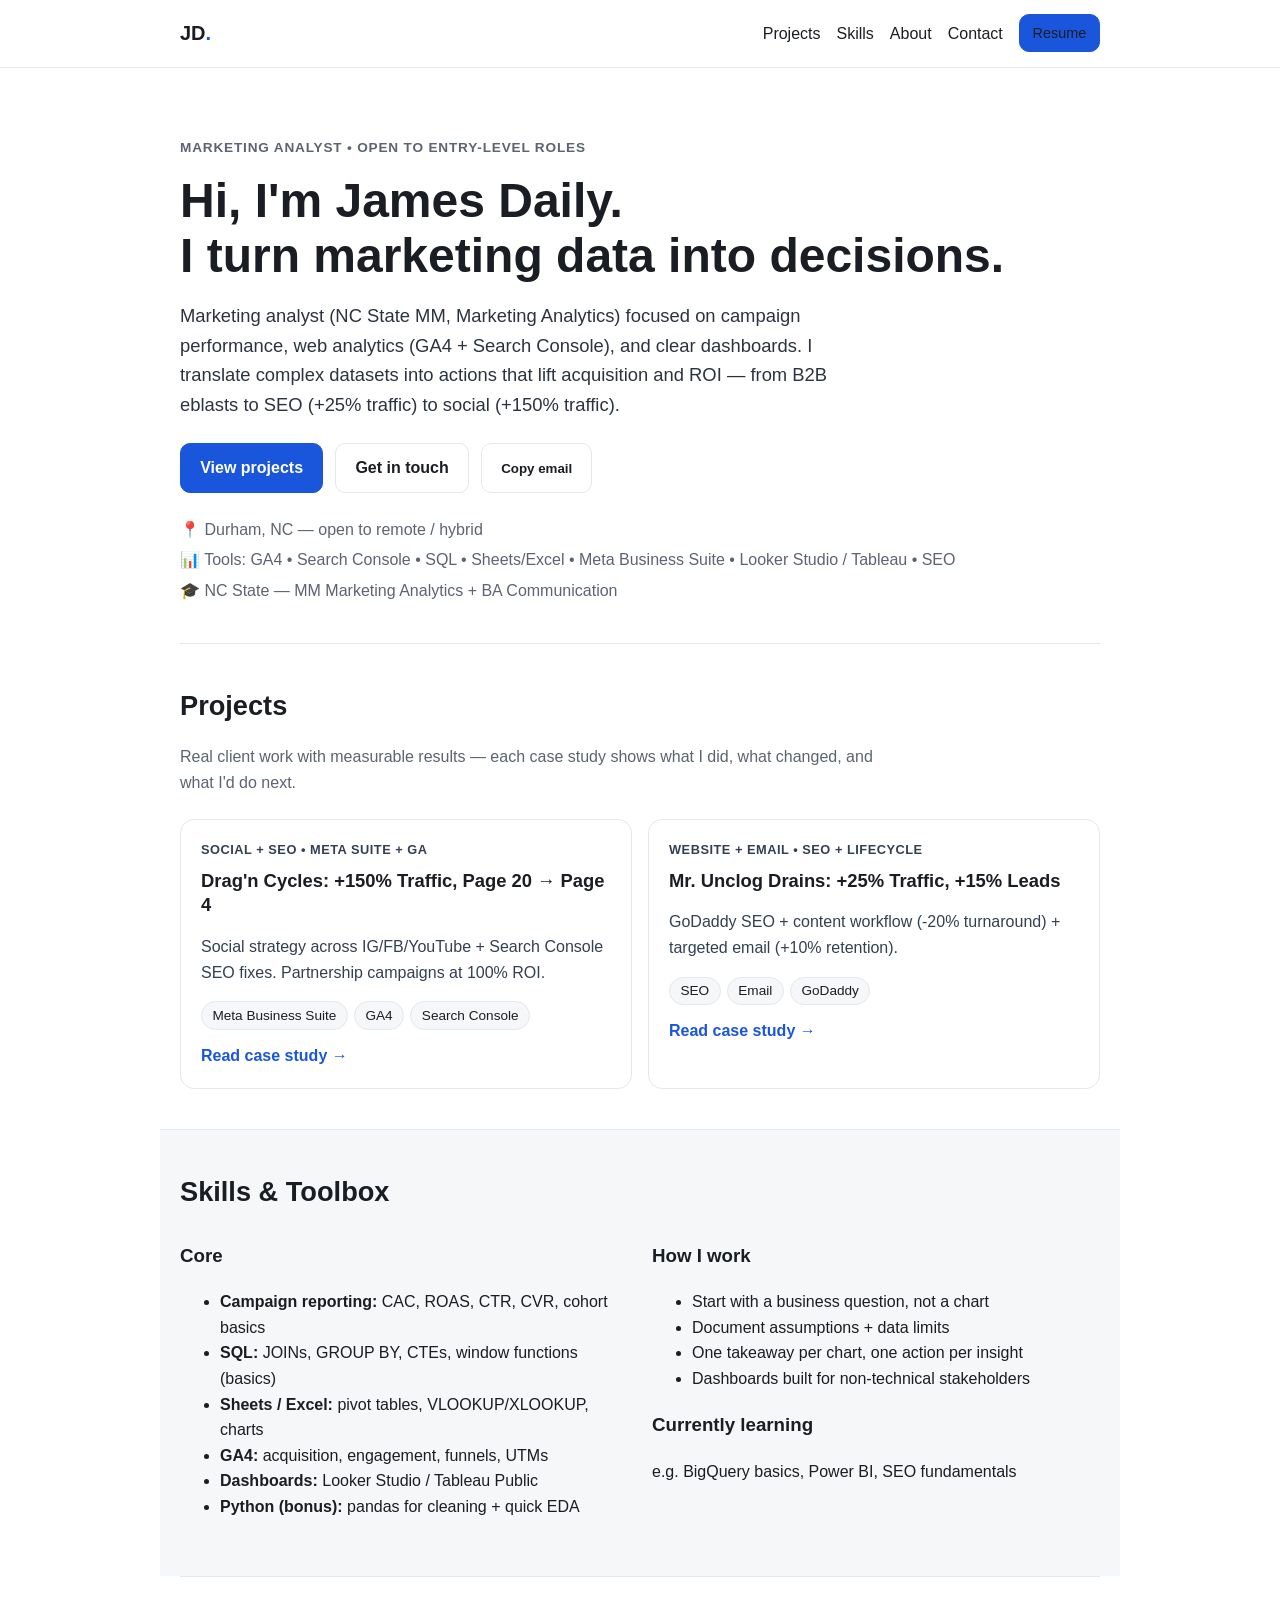
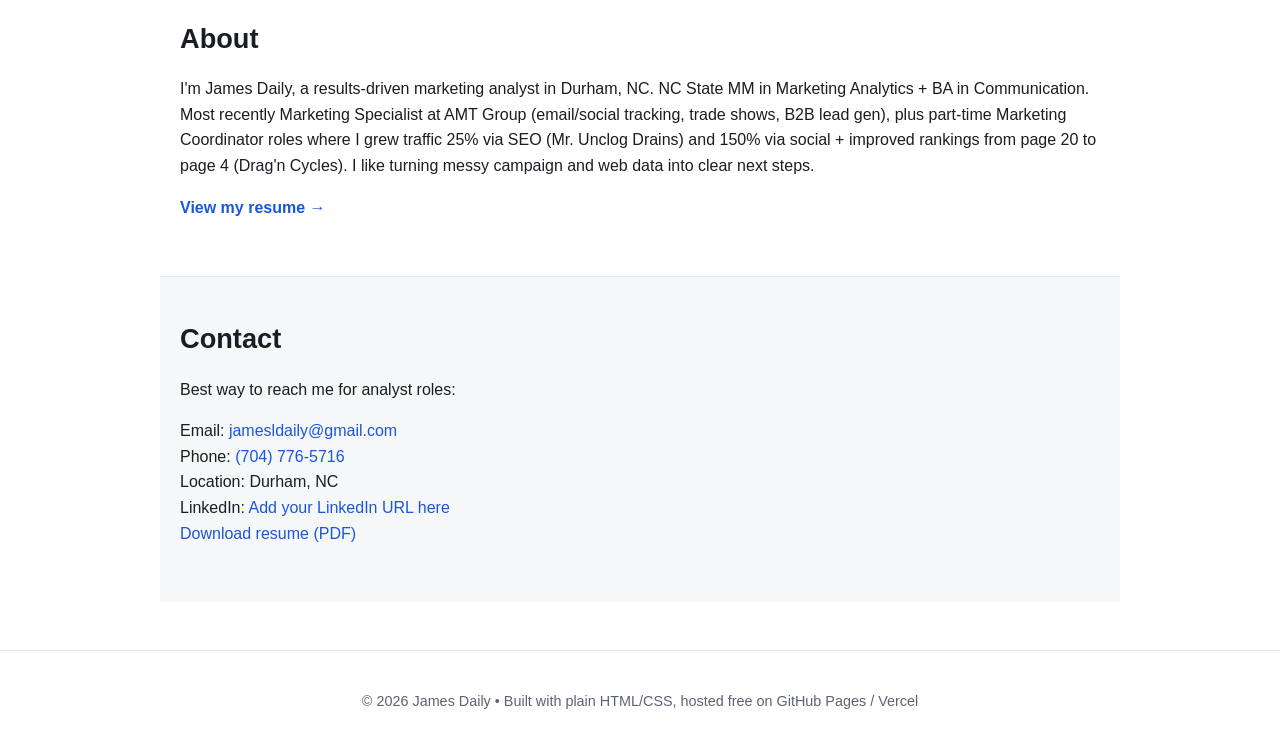
==== index.html @ 0f7f4b3b "Add files via upload" ====
<!DOCTYPE html>
<html lang="en">
<head>
  <meta charset="UTF-8" />
  <meta name="viewport" content="width=device-width, initial-scale=1.0" />
  <title>James Daily — Marketing Analyst Portfolio</title>
  <meta name="description" content="Portfolio of James Daily, aspiring marketing analyst. Campaign analysis, web analytics (GA4), dashboards, and A/B testing." />
  <link rel="stylesheet" href="styles.css" />
</head>
<body>
  <header class="site-header">
    <nav class="nav">
      <a href="index.html" class="logo">JD<span>.</span></a>
      <button class="nav-toggle" aria-label="Toggle navigation" aria-expanded="false">☰</button>
      <div class="nav-links">
        <a href="projects.html">Projects</a>
        <a href="skills.html">Skills</a>
        <a href="about.html">About</a>
        <a href="#contact">Contact</a>
        <a href="resume.html" class="btn btn-small">Resume</a>
      </div>
    </nav>
  </header>

  <main>
    <!-- HERO -->
    <section class="hero">
      <p class="eyebrow">Marketing Analyst • Open to entry-level roles</p>
      <h1>Hi, I'm James Daily.<br />I turn marketing data into decisions.</h1>
      <p class="lede">
        Marketing analyst (NC State MM, Marketing Analytics) focused on campaign performance,
        web analytics (GA4 + Search Console), and clear dashboards. I translate complex datasets
        into actions that lift acquisition and ROI — from B2B eblasts to SEO (+25% traffic) to
        social (+150% traffic).
      </p>
      <div class="hero-cta">
        <a href="projects.html" class="btn">View projects</a>
        <a href="mailto:jamesldaily@gmail.com?subject=Marketing%20Analyst%20role%20—%20Portfolio%20inquiry" class="btn btn-ghost">Get in touch</a>
        <button type="button" class="btn btn-ghost" id="copy-email-btn" data-email="jamesldaily@gmail.com" title="Copy email address">Copy email</button>
      </div>
      <p class="small" id="copy-email-note" style="display:none">Email copied: jamesldaily@gmail.com — paste it into Gmail / Outlook.</p>
      <ul class="hero-meta">
        <li>📍 Durham, NC — open to remote / hybrid</li>
        <li>📊 Tools: GA4 • Search Console • SQL • Sheets/Excel • Meta Business Suite • Looker Studio / Tableau • SEO</li>
        <li>🎓 NC State — MM Marketing Analytics + BA Communication</li>
      </ul>
    </section>

    <!-- PROJECTS -->
    <section id="projects" class="section">
      <h2>Projects</h2>
      <p class="section-sub">Real client work with measurable results — each case study shows what I did, what changed, and what I'd do next.</p>

      <div class="cards">
        <article class="card">
          <p class="card-tag">Social + SEO • Meta Suite + GA</p>
          <h3><a href="projects/dragn-cycles.html">Drag'n Cycles: +150% Traffic, Page 20 → Page 4</a></h3>
          <p>Social strategy across IG/FB/YouTube + Search Console SEO fixes. Partnership campaigns at 100% ROI.</p>
          <ul class="pill-list">
            <li>Meta Business Suite</li><li>GA4</li><li>Search Console</li>
          </ul>
          <a class="text-link" href="projects/dragn-cycles.html">Read case study →</a>
        </article>

        <article class="card">
          <p class="card-tag">Website + Email • SEO + Lifecycle</p>
          <h3><a href="projects/mr-unclog-drains.html">Mr. Unclog Drains: +25% Traffic, +15% Leads</a></h3>
          <p>GoDaddy SEO + content workflow (-20% turnaround) + targeted email (+10% retention).</p>
          <ul class="pill-list">
            <li>SEO</li><li>Email</li><li>GoDaddy</li>
          </ul>
          <a class="text-link" href="projects/mr-unclog-drains.html">Read case study →</a>
        </article>
      </div>
    </section>

    <!-- SKILLS -->
    <section id="skills" class="section section-alt">
      <h2>Skills & Toolbox</h2>
      <div class="grid-2">
        <div>
          <h3>Core</h3>
          <ul>
            <li><strong>Campaign reporting:</strong> CAC, ROAS, CTR, CVR, cohort basics</li>
            <li><strong>SQL:</strong> JOINs, GROUP BY, CTEs, window functions (basics)</li>
            <li><strong>Sheets / Excel:</strong> pivot tables, VLOOKUP/XLOOKUP, charts</li>
            <li><strong>GA4:</strong> acquisition, engagement, funnels, UTMs</li>
            <li><strong>Dashboards:</strong> Looker Studio / Tableau Public</li>
            <li><strong>Python (bonus):</strong> pandas for cleaning + quick EDA</li>
          </ul>
        </div>
        <div>
          <h3>How I work</h3>
          <ul>
            <li>Start with a business question, not a chart</li>
            <li>Document assumptions + data limits</li>
            <li>One takeaway per chart, one action per insight</li>
            <li>Dashboards built for non-technical stakeholders</li>
          </ul>
          <h3>Currently learning</h3>
          <p><!-- TODO: e.g. BigQuery, dbt basics, Power BI -->e.g. BigQuery basics, Power BI, SEO fundamentals</p>
        </div>
      </div>
    </section>

    <!-- ABOUT -->
    <section id="about" class="section">
      <h2>About</h2>
      <p>
        I'm James Daily, a results-driven marketing analyst in Durham, NC. NC State MM in
        Marketing Analytics + BA in Communication. Most recently Marketing Specialist at
        AMT Group (email/social tracking, trade shows, B2B lead gen), plus part-time
        Marketing Coordinator roles where I grew traffic 25% via SEO (Mr. Unclog Drains)
        and 150% via social + improved rankings from page 20 to page 4 (Drag'n Cycles).
        I like turning messy campaign and web data into clear next steps.
      </p>
      <p>
        <a class="text-link" href="resume.html">View my resume →</a>
      </p>
    </section>

    <!-- CONTACT -->
    <section id="contact" class="section section-alt">
      <h2>Contact</h2>
      <p>Best way to reach me for analyst roles:</p>
      <ul class="contact-list">
        <li>Email: <a href="mailto:jamesldaily@gmail.com">jamesldaily@gmail.com</a></li>
        <li>Phone: <a href="tel:+17047765716">(704) 776-5716</a></li>
        <li>Location: Durham, NC</li>
        <li>LinkedIn: <a href="#">Add your LinkedIn URL here</a></li>
        <li><a href="assets/resume/James-Daily-Resume.pdf">Download resume (PDF)</a></li>
      </ul>
    </section>
  </main>

  <footer class="site-footer">
    <p>© <span id="year"></span> James Daily • Built with plain HTML/CSS, hosted free on GitHub Pages / Vercel</p>
  </footer>

  <script src="script.js"></script>
</body>
</html>
---- styles.css ----
:root {
  --bg: #ffffff;
  --bg-alt: #f6f7f9;
  --text: #1a1d23;
  --muted: #5b6472;
  --line: #e3e7ee;
  --accent: #1a56db;
  --accent-dark: #1343ad;
  --card: #ffffff;
  --radius: 14px;
  --max: 960px;
  --font: -apple-system, BlinkMacSystemFont, "Segoe UI", Inter, Roboto, Helvetica, Arial, sans-serif;
}

* { box-sizing: border-box; }

body {
  margin: 0;
  font-family: var(--font);
  color: var(--text);
  background: var(--bg);
  line-height: 1.6;
}

a { color: var(--accent); text-decoration: none; }
a:hover { text-decoration: underline; }

.site-header {
  position: sticky;
  top: 0;
  background: rgba(255,255,255,.92);
  backdrop-filter: blur(8px);
  border-bottom: 1px solid var(--line);
  z-index: 10;
}

.nav {
  max-width: var(--max);
  margin: 0 auto;
  padding: 0.9rem 1.25rem;
  display: flex;
  align-items: center;
  justify-content: space-between;
}

.logo { font-weight: 800; font-size: 1.25rem; color: var(--text); }
.logo span { color: var(--accent); }
.logo:hover { text-decoration: none; }

.nav-links { display: flex; gap: 1rem; align-items: center; }
.nav-links a { color: var(--text); font-weight: 500; }
.nav-links a:hover { color: var(--accent); }

.nav-toggle { display: none; background: none; border: 1px solid var(--line); border-radius: 8px; padding: .3rem .6rem; font-size: 1.1rem; }

main { max-width: var(--max); margin: 0 auto; padding: 0 1.25rem 3rem; }

.hero { padding: 3.5rem 0 2.5rem; }
.eyebrow { color: var(--muted); text-transform: uppercase; letter-spacing: .06em; font-size: .85rem; font-weight: 700; }
.hero h1 { font-size: clamp(2rem, 5vw, 3rem); line-height: 1.15; margin: .5rem 0 1rem; }
.lede { font-size: 1.15rem; color: #2b3340; max-width: 42rem; }
.hero-cta { display: flex; gap: .75rem; margin: 1.5rem 0; flex-wrap: wrap; }
.hero-meta { list-style: none; padding: 0; margin: 1rem 0 0; color: var(--muted); display: grid; gap: .3rem; }

.btn {
  display: inline-block;
  background: var(--accent);
  color: #fff;
  padding: .7rem 1.2rem;
  border-radius: 10px;
  font-weight: 650;
  border: 1px solid var(--accent);
}
.btn:hover { background: var(--accent-dark); text-decoration: none; color: #fff; }
.btn-ghost { background: #fff; color: var(--text); border-color: var(--line); }
.btn-ghost:hover { border-color: var(--text); background: #fff; color: var(--text); }
.btn-small { padding: .4rem .8rem; font-size: .9rem; }

.section { padding: 2.5rem 0; border-top: 1px solid var(--line); }
.section-alt { background: var(--bg-alt); margin: 0 -1.25rem; padding-left: 1.25rem; padding-right: 1.25rem; }
.section h2 { font-size: 1.7rem; margin: 0 0 .5rem; }
.section-sub { color: var(--muted); max-width: 44rem; }

.cards { display: grid; grid-template-columns: repeat(auto-fit, minmax(260px, 1fr)); gap: 1rem; margin-top: 1.5rem; }
.card {
  background: var(--card);
  border: 1px solid var(--line);
  border-radius: var(--radius);
  padding: 1.25rem;
}
.card-tag { font-size: .8rem; font-weight: 700; color: var(--muted); text-transform: uppercase; letter-spacing: .04em; margin: 0 0 .5rem; }
.card h3 { margin: 0 0 .5rem; font-size: 1.15rem; line-height: 1.35; }
.card h3 a { color: var(--text); }
.card p { color: #334052; }
.pill-list { list-style: none; display: flex; flex-wrap: wrap; gap: .4rem; padding: 0; margin: .8rem 0; }
.pill-list li { background: var(--bg-alt); border: 1px solid var(--line); border-radius: 999px; padding: .15rem .65rem; font-size: .85rem; }
.text-link { font-weight: 650; }

.grid-2 { display: grid; grid-template-columns: 1fr 1fr; gap: 1.5rem; }
@media (max-width: 700px) {
  .grid-2 { grid-template-columns: 1fr; }
  .nav-links { display: none; flex-direction: column; align-items: flex-start; width: 100%; padding: .75rem 0; }
  .nav-links.open { display: flex; }
  .nav { flex-wrap: wrap; }
  .nav-toggle { display: block; }
}

.prose h1 { font-size: 2rem; line-height: 1.2; }
.prose h2 { margin-top: 2rem; font-size: 1.35rem; }
.meta { color: var(--muted); }
.kpi-grid { display: grid; grid-template-columns: repeat(auto-fit, minmax(150px, 1fr)); gap: .75rem; margin: 1rem 0; }
.kpi { border: 1px solid var(--line); border-radius: 12px; padding: .9rem; background: #fff; }
.kpi strong { display: block; font-size: 1.3rem; }
.kpi span { color: var(--muted); font-size: .9rem; }
.embed-box { border: 1px dashed #b6c2d6; border-radius: 12px; padding: 1rem; background: #fbfcff; margin: 1rem 0; }
pre { background: #0f172a; color: #e2e8f0; padding: 1rem; border-radius: 12px; overflow-x: auto; }
code { font-family: ui-monospace, SFMono-Regular, Menlo, Consolas, monospace; }
p code, li code { background: #eef2ff; color: #1e293b; padding: .1rem .35rem; border-radius: 6px; }
table { width: 100%; border-collapse: collapse; margin: 1rem 0; }
th, td { border: 1px solid var(--line); padding: .6rem; text-align: left; font-size: .95rem; }
th { background: var(--bg-alt); }
.callout { border-left: 4px solid var(--accent); background: #eff4ff; padding: .9rem 1rem; border-radius: 0 10px 10px 0; }
.contact-list { list-style: none; padding: 0; }
.small { font-size: .9rem; color: var(--muted); }

.site-footer { border-top: 1px solid var(--line); text-align: center; color: var(--muted); padding: 1.5rem; font-size: .9rem; }
.back-link { display: inline-block; margin: 1.5rem 0 0; }

/* Resume top banner — white text on dark */
.resume-top {
  background: #0f172a;
  color: #fff;
  border-radius: var(--radius);
  padding: 1.75rem 1.5rem;
  margin: 1rem 0 0.5rem;
}
.resume-top h1 { color: #fff; margin: 0 0 0.4rem; }
.resume-top .meta { color: #cbd5e1; }
.resume-top a { color: #fff; }
.resume-top .btn { color: #fff; }

/* Blog-style case studies */
.blog-meta { color: var(--muted); font-size: 0.95rem; margin: 0.5rem 0 0; }
.blog-hero { border-radius: var(--radius); overflow: hidden; border: 1px solid var(--line); margin: 1.25rem 0; }
.blog-hero img { display: block; width: 100%; height: auto; }
.blog-grid { display: grid; grid-template-columns: 1fr 1fr; gap: 0.9rem; margin: 1rem 0; }
@media (max-width: 700px) { .blog-grid { grid-template-columns: 1fr; } }
figure.blog-figure { margin: 0; border: 1px solid var(--line); border-radius: 12px; overflow: hidden; background: #fff; }
figure.blog-figure img { display: block; width: 100%; height: auto; }
figure.blog-figure figcaption { padding: 0.65rem 0.9rem; color: var(--muted); font-size: 0.9rem; border-top: 1px solid var(--line); }
.blog-divider { border: 0; border-top: 1px solid var(--line); margin: 2rem 0; }
.card-logo { height: 48px; width: auto; max-width: 180px; object-fit: contain; margin-bottom: 0.6rem; display: block; background: #0b0b0e; border-radius: 8px; padding: 6px; }
.blog-logo { height: 56px; width: auto; max-width: 220px; object-fit: contain; margin: 0.8rem 0 0; background: #0b0b0e; border-radius: 10px; padding: 6px 10px; }
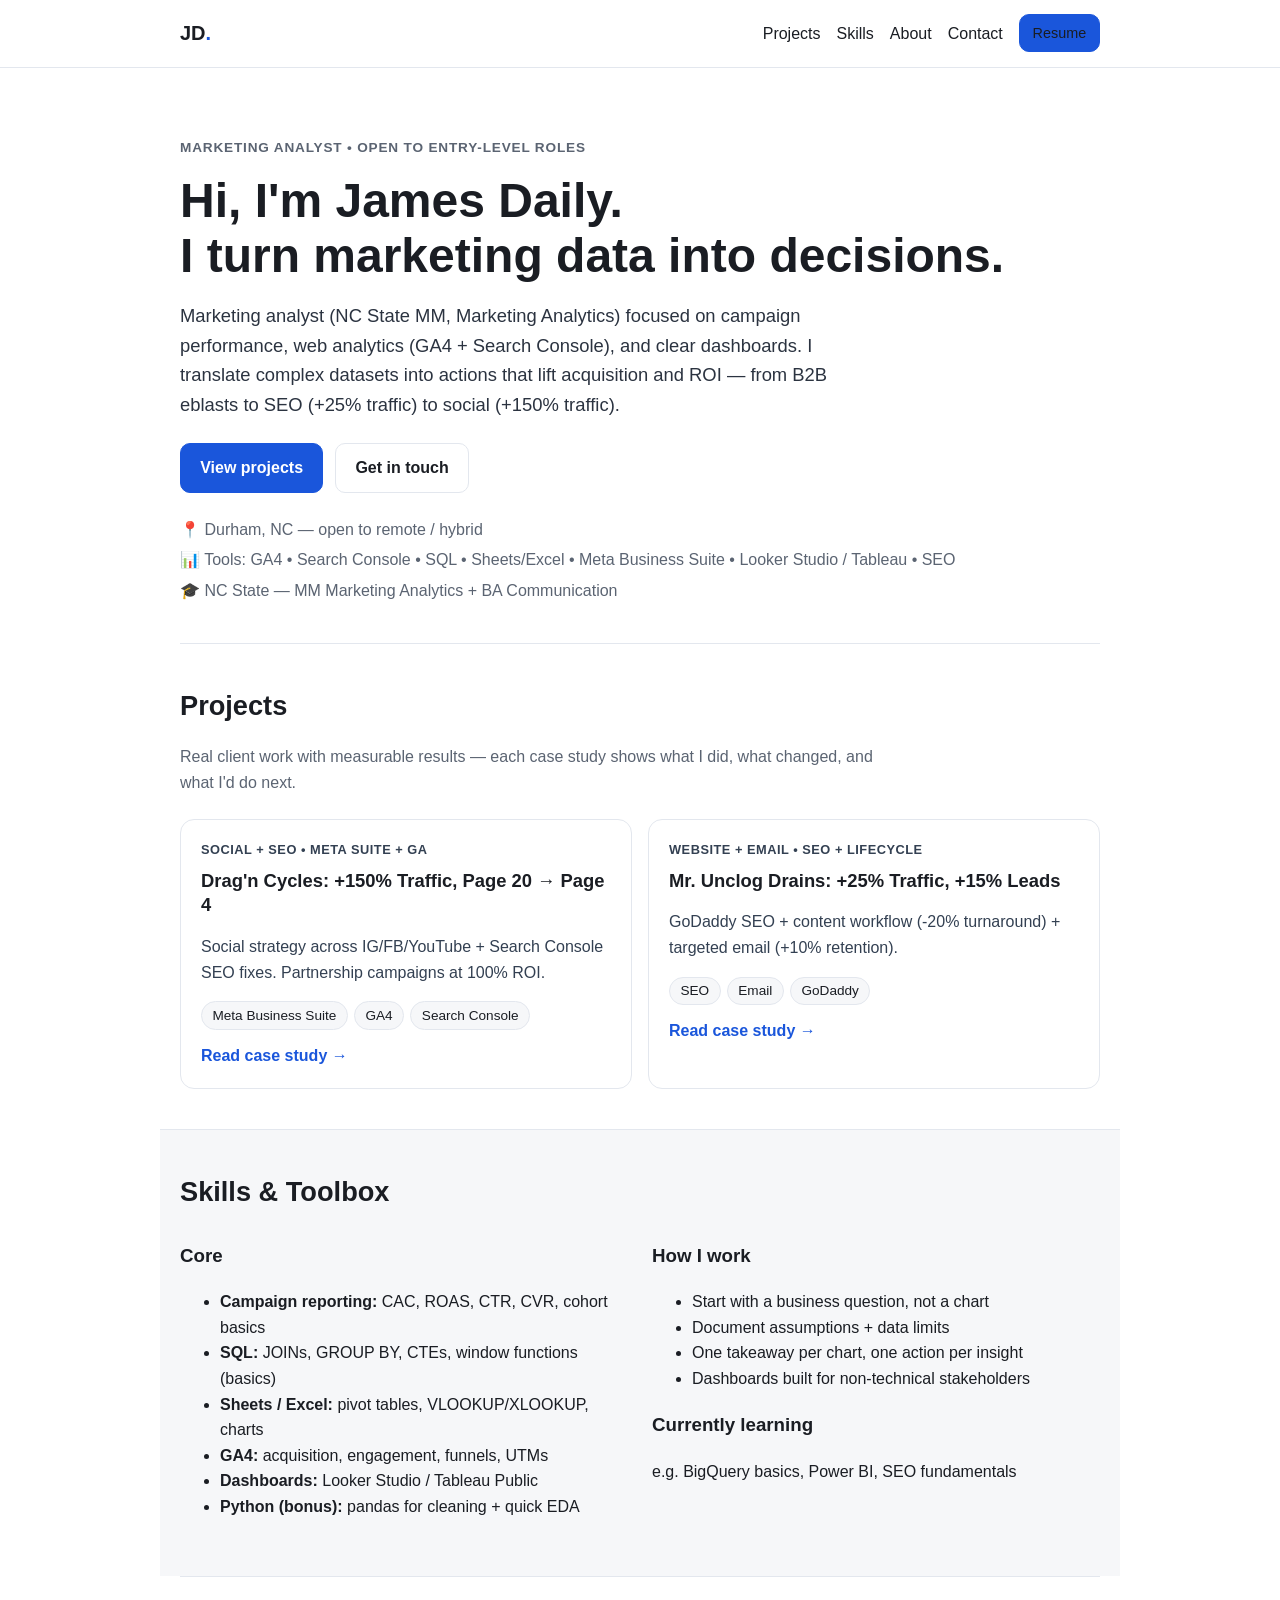
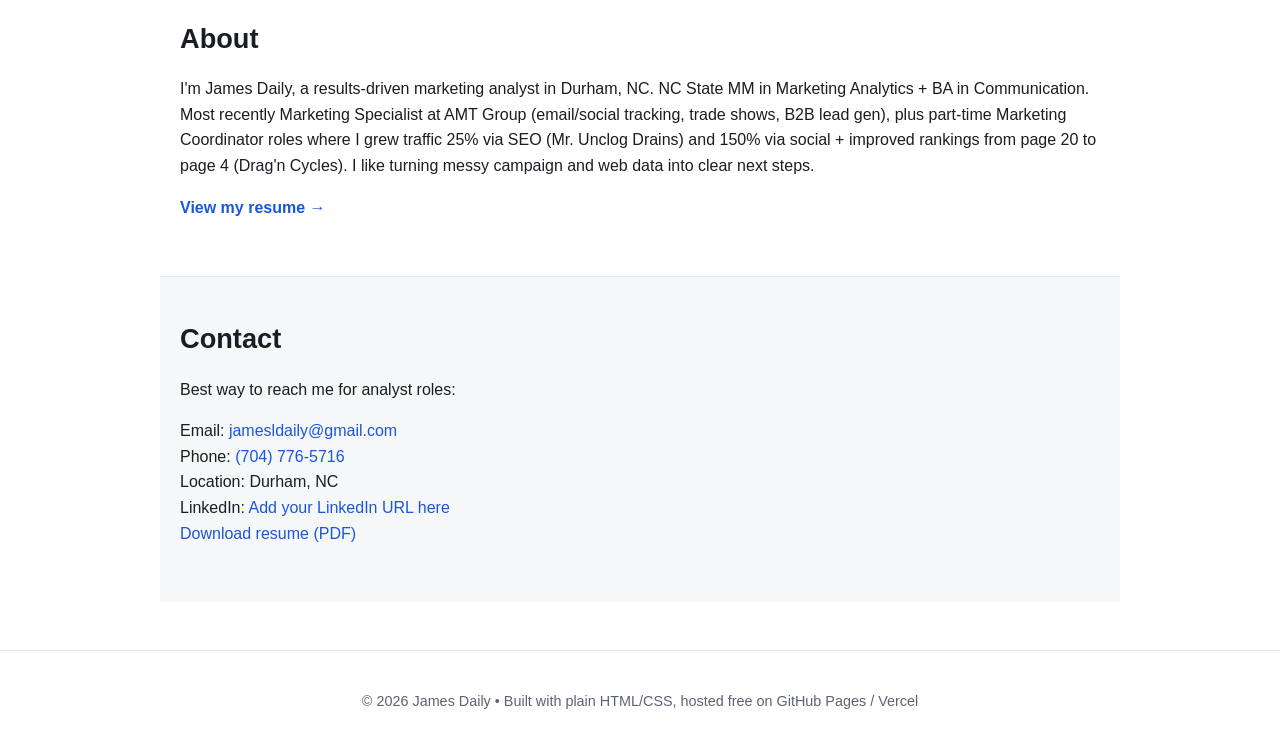
==== commit 33511c04: "Add files via upload" ====
--- a/index.html
+++ b/index.html
@@ -35,10 +35,8 @@
       </p>
       <div class="hero-cta">
         <a href="projects.html" class="btn">View projects</a>
-        <a href="mailto:jamesldaily@gmail.com?subject=Marketing%20Analyst%20role%20—%20Portfolio%20inquiry" class="btn btn-ghost">Get in touch</a>
-        <button type="button" class="btn btn-ghost" id="copy-email-btn" data-email="jamesldaily@gmail.com" title="Copy email address">Copy email</button>
+        <a href="https://mail.google.com/mail/?view=cm&fs=1&to=jamesldaily@gmail.com&su=Marketing%20Analyst%20role%20—%20Portfolio%20inquiry" target="_blank" rel="noopener" class="btn btn-ghost">Get in touch</a>
       </div>
-      <p class="small" id="copy-email-note" style="display:none">Email copied: jamesldaily@gmail.com — paste it into Gmail / Outlook.</p>
       <ul class="hero-meta">
         <li>📍 Durham, NC — open to remote / hybrid</li>
         <li>📊 Tools: GA4 • Search Console • SQL • Sheets/Excel • Meta Business Suite • Looker Studio / Tableau • SEO</li>
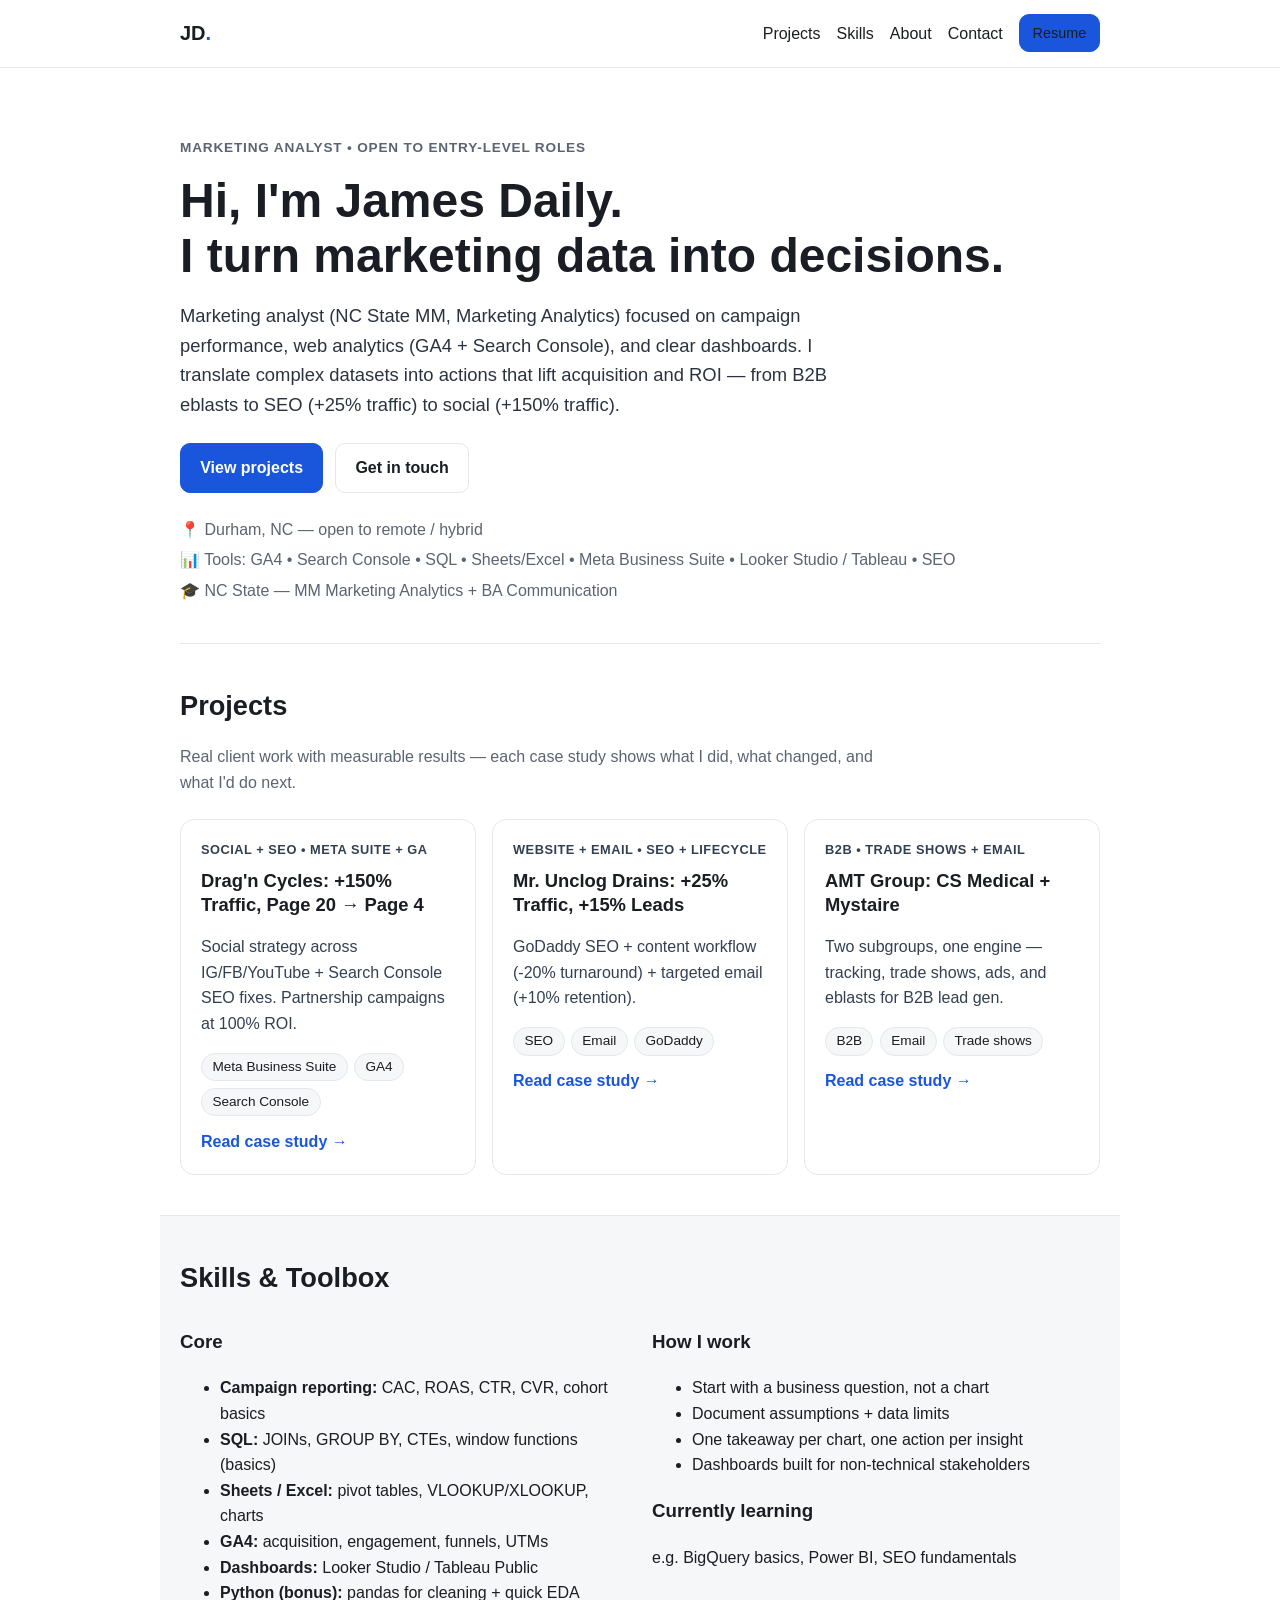
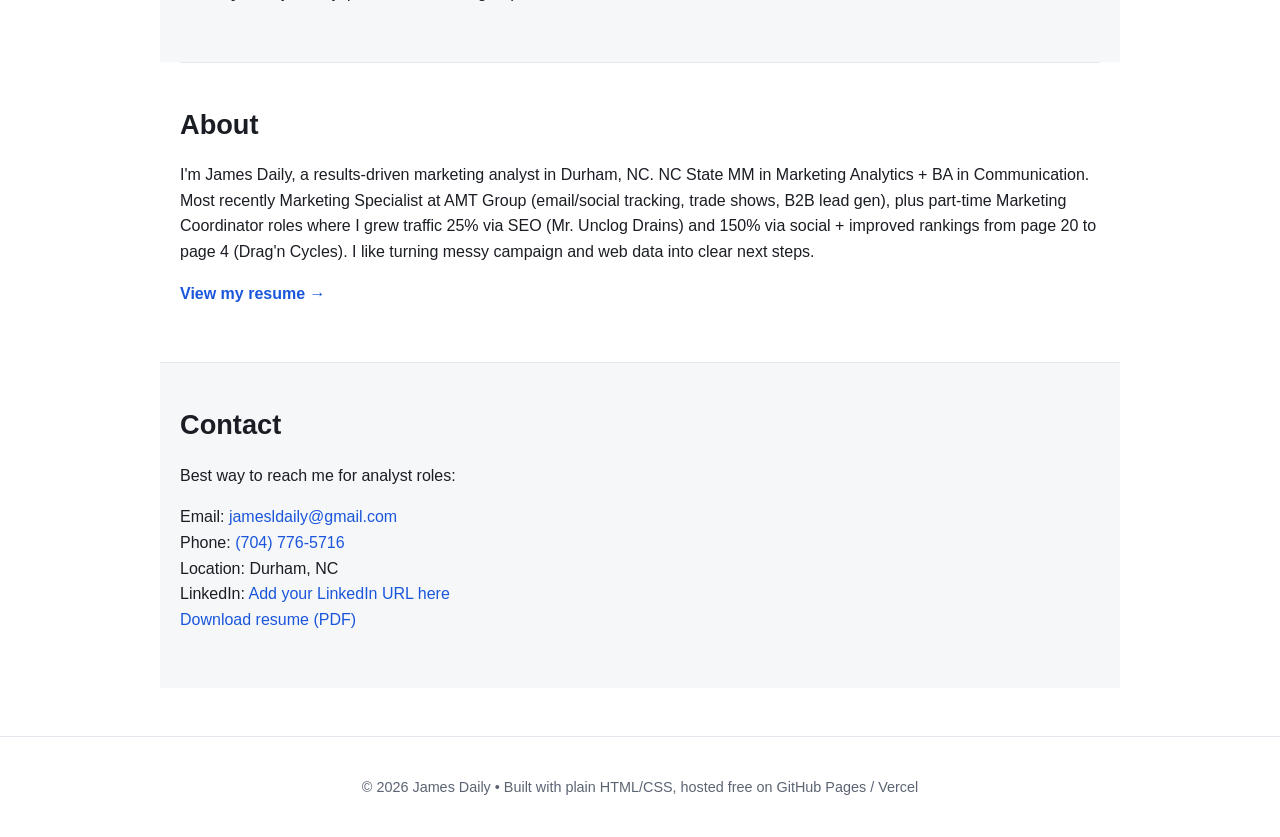
==== commit 56d40c16: "Add files via upload" ====
--- a/index.html
+++ b/index.html
@@ -69,6 +69,16 @@
           </ul>
           <a class="text-link" href="projects/mr-unclog-drains.html">Read case study →</a>
         </article>
+
+        <article class="card">
+          <p class="card-tag">B2B • Trade shows + Email</p>
+          <h3><a href="projects/amt-group.html">AMT Group: CS Medical + Mystaire</a></h3>
+          <p>Two subgroups, one engine — tracking, trade shows, ads, and eblasts for B2B lead gen.</p>
+          <ul class="pill-list">
+            <li>B2B</li><li>Email</li><li>Trade shows</li>
+          </ul>
+          <a class="text-link" href="projects/amt-group.html">Read case study →</a>
+        </article>
       </div>
     </section>
 
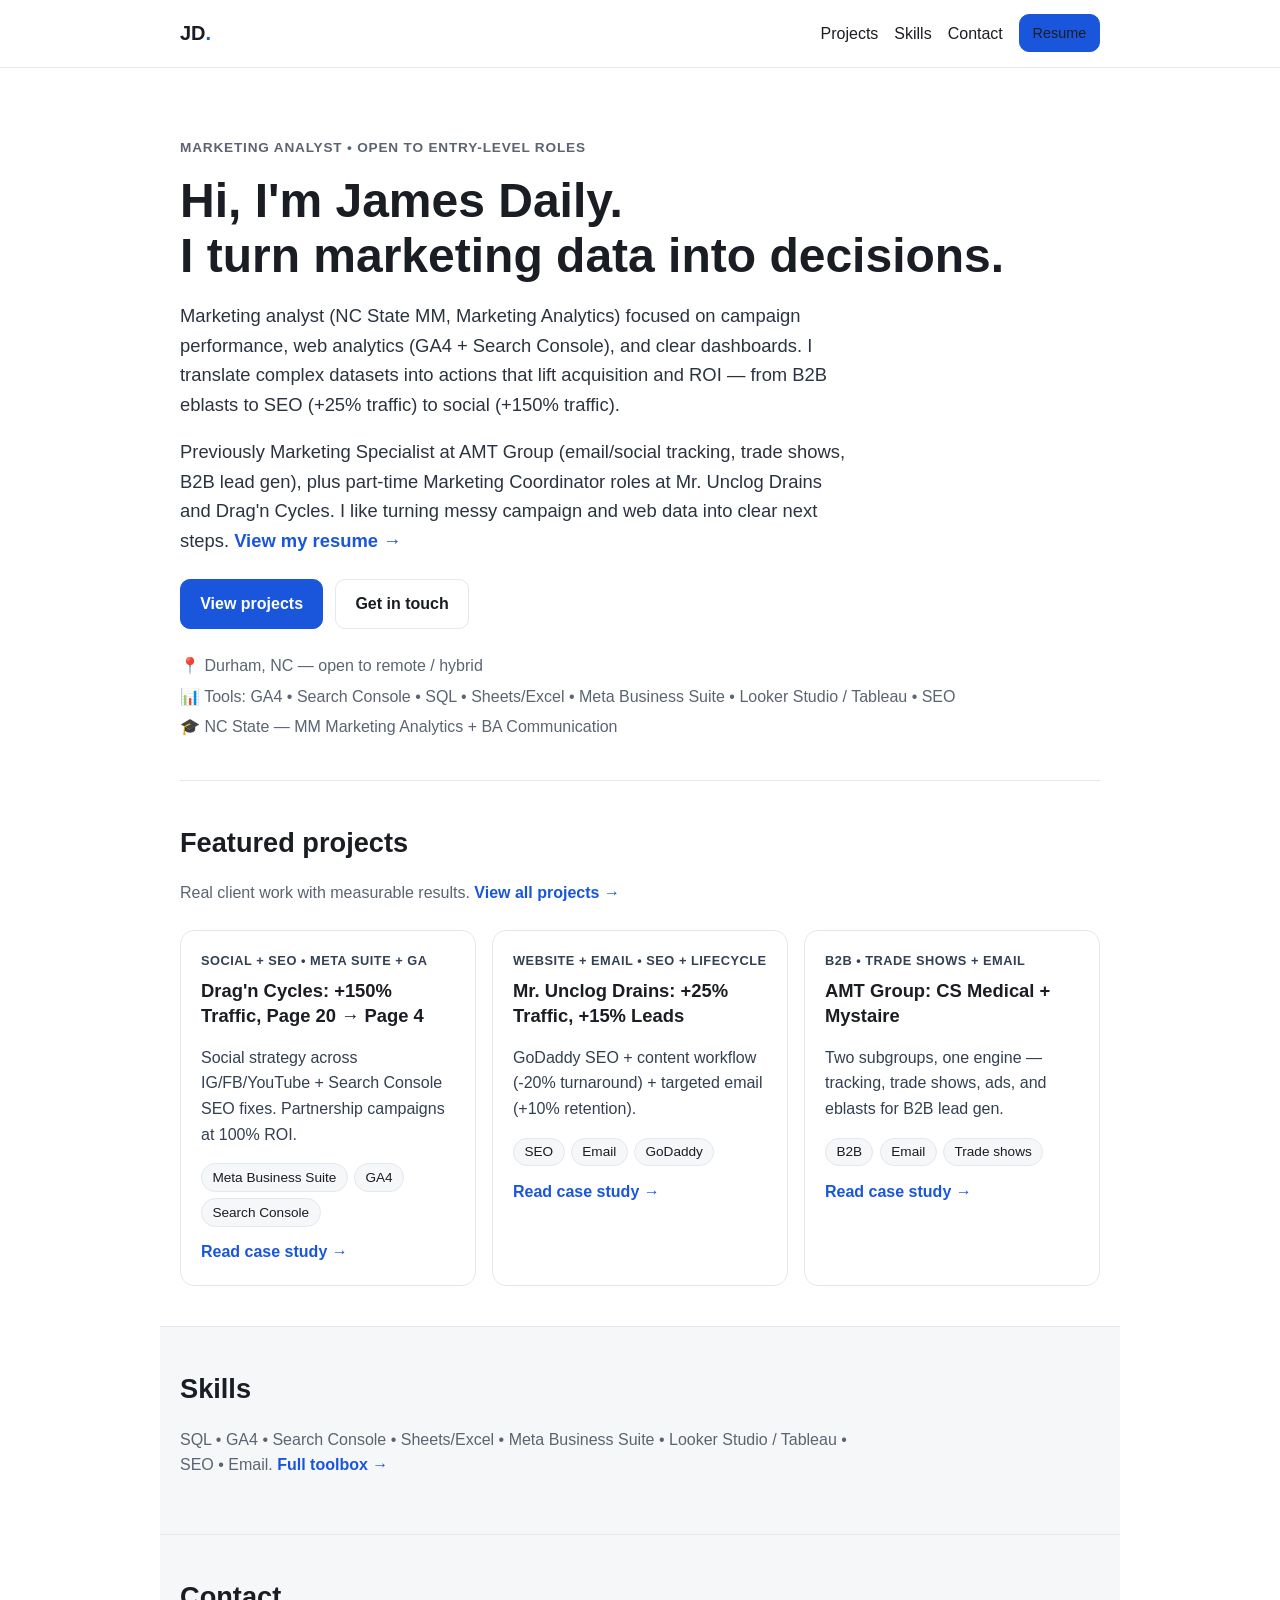
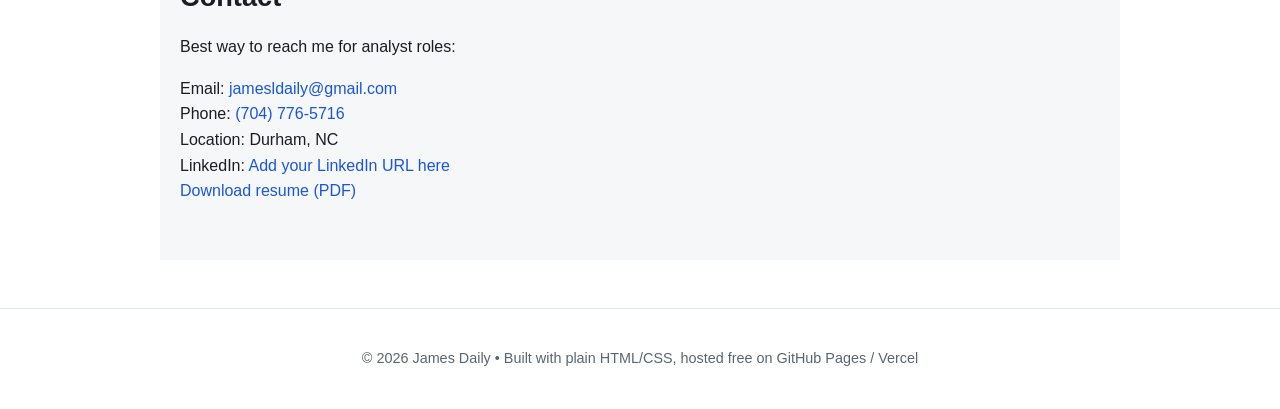
==== commit 608757a4: "Add files via upload" ====
--- a/index.html
+++ b/index.html
@@ -10,12 +10,11 @@
 <body>
   <header class="site-header">
     <nav class="nav">
-      <a href="index.html" class="logo">JD<span>.</span></a>
+      <a href="./" class="logo">JD<span>.</span></a>
       <button class="nav-toggle" aria-label="Toggle navigation" aria-expanded="false">☰</button>
       <div class="nav-links">
         <a href="projects.html">Projects</a>
         <a href="skills.html">Skills</a>
-        <a href="about.html">About</a>
         <a href="#contact">Contact</a>
         <a href="resume.html" class="btn btn-small">Resume</a>
       </div>
@@ -33,6 +32,12 @@
         into actions that lift acquisition and ROI — from B2B eblasts to SEO (+25% traffic) to
         social (+150% traffic).
       </p>
+      <p class="lede">
+        Previously Marketing Specialist at AMT Group (email/social tracking, trade shows, B2B lead gen),
+        plus part-time Marketing Coordinator roles at Mr. Unclog Drains and Drag'n Cycles.
+        I like turning messy campaign and web data into clear next steps.
+        <a class="text-link" href="resume.html">View my resume →</a>
+      </p>
       <div class="hero-cta">
         <a href="projects.html" class="btn">View projects</a>
         <a href="https://mail.google.com/mail/?view=cm&fs=1&to=jamesldaily@gmail.com&su=Marketing%20Analyst%20role%20—%20Portfolio%20inquiry" target="_blank" rel="noopener" class="btn btn-ghost">Get in touch</a>
@@ -44,10 +49,10 @@
       </ul>
     </section>
 
-    <!-- PROJECTS -->
+    <!-- FEATURED PROJECTS -->
     <section id="projects" class="section">
-      <h2>Projects</h2>
-      <p class="section-sub">Real client work with measurable results — each case study shows what I did, what changed, and what I'd do next.</p>
+      <h2>Featured projects</h2>
+      <p class="section-sub">Real client work with measurable results. <a class="text-link" href="projects.html">View all projects →</a></p>
 
       <div class="cards">
         <article class="card">
@@ -82,49 +87,10 @@
       </div>
     </section>
 
-    <!-- SKILLS -->
+    <!-- SKILLS TEASER -->
     <section id="skills" class="section section-alt">
-      <h2>Skills & Toolbox</h2>
-      <div class="grid-2">
-        <div>
-          <h3>Core</h3>
-          <ul>
-            <li><strong>Campaign reporting:</strong> CAC, ROAS, CTR, CVR, cohort basics</li>
-            <li><strong>SQL:</strong> JOINs, GROUP BY, CTEs, window functions (basics)</li>
-            <li><strong>Sheets / Excel:</strong> pivot tables, VLOOKUP/XLOOKUP, charts</li>
-            <li><strong>GA4:</strong> acquisition, engagement, funnels, UTMs</li>
-            <li><strong>Dashboards:</strong> Looker Studio / Tableau Public</li>
-            <li><strong>Python (bonus):</strong> pandas for cleaning + quick EDA</li>
-          </ul>
-        </div>
-        <div>
-          <h3>How I work</h3>
-          <ul>
-            <li>Start with a business question, not a chart</li>
-            <li>Document assumptions + data limits</li>
-            <li>One takeaway per chart, one action per insight</li>
-            <li>Dashboards built for non-technical stakeholders</li>
-          </ul>
-          <h3>Currently learning</h3>
-          <p><!-- TODO: e.g. BigQuery, dbt basics, Power BI -->e.g. BigQuery basics, Power BI, SEO fundamentals</p>
-        </div>
-      </div>
-    </section>
-
-    <!-- ABOUT -->
-    <section id="about" class="section">
-      <h2>About</h2>
-      <p>
-        I'm James Daily, a results-driven marketing analyst in Durham, NC. NC State MM in
-        Marketing Analytics + BA in Communication. Most recently Marketing Specialist at
-        AMT Group (email/social tracking, trade shows, B2B lead gen), plus part-time
-        Marketing Coordinator roles where I grew traffic 25% via SEO (Mr. Unclog Drains)
-        and 150% via social + improved rankings from page 20 to page 4 (Drag'n Cycles).
-        I like turning messy campaign and web data into clear next steps.
-      </p>
-      <p>
-        <a class="text-link" href="resume.html">View my resume →</a>
-      </p>
+      <h2>Skills</h2>
+      <p class="section-sub">SQL • GA4 • Search Console • Sheets/Excel • Meta Business Suite • Looker Studio / Tableau • SEO • Email. <a class="text-link" href="skills.html">Full toolbox →</a></p>
     </section>
 
     <!-- CONTACT -->
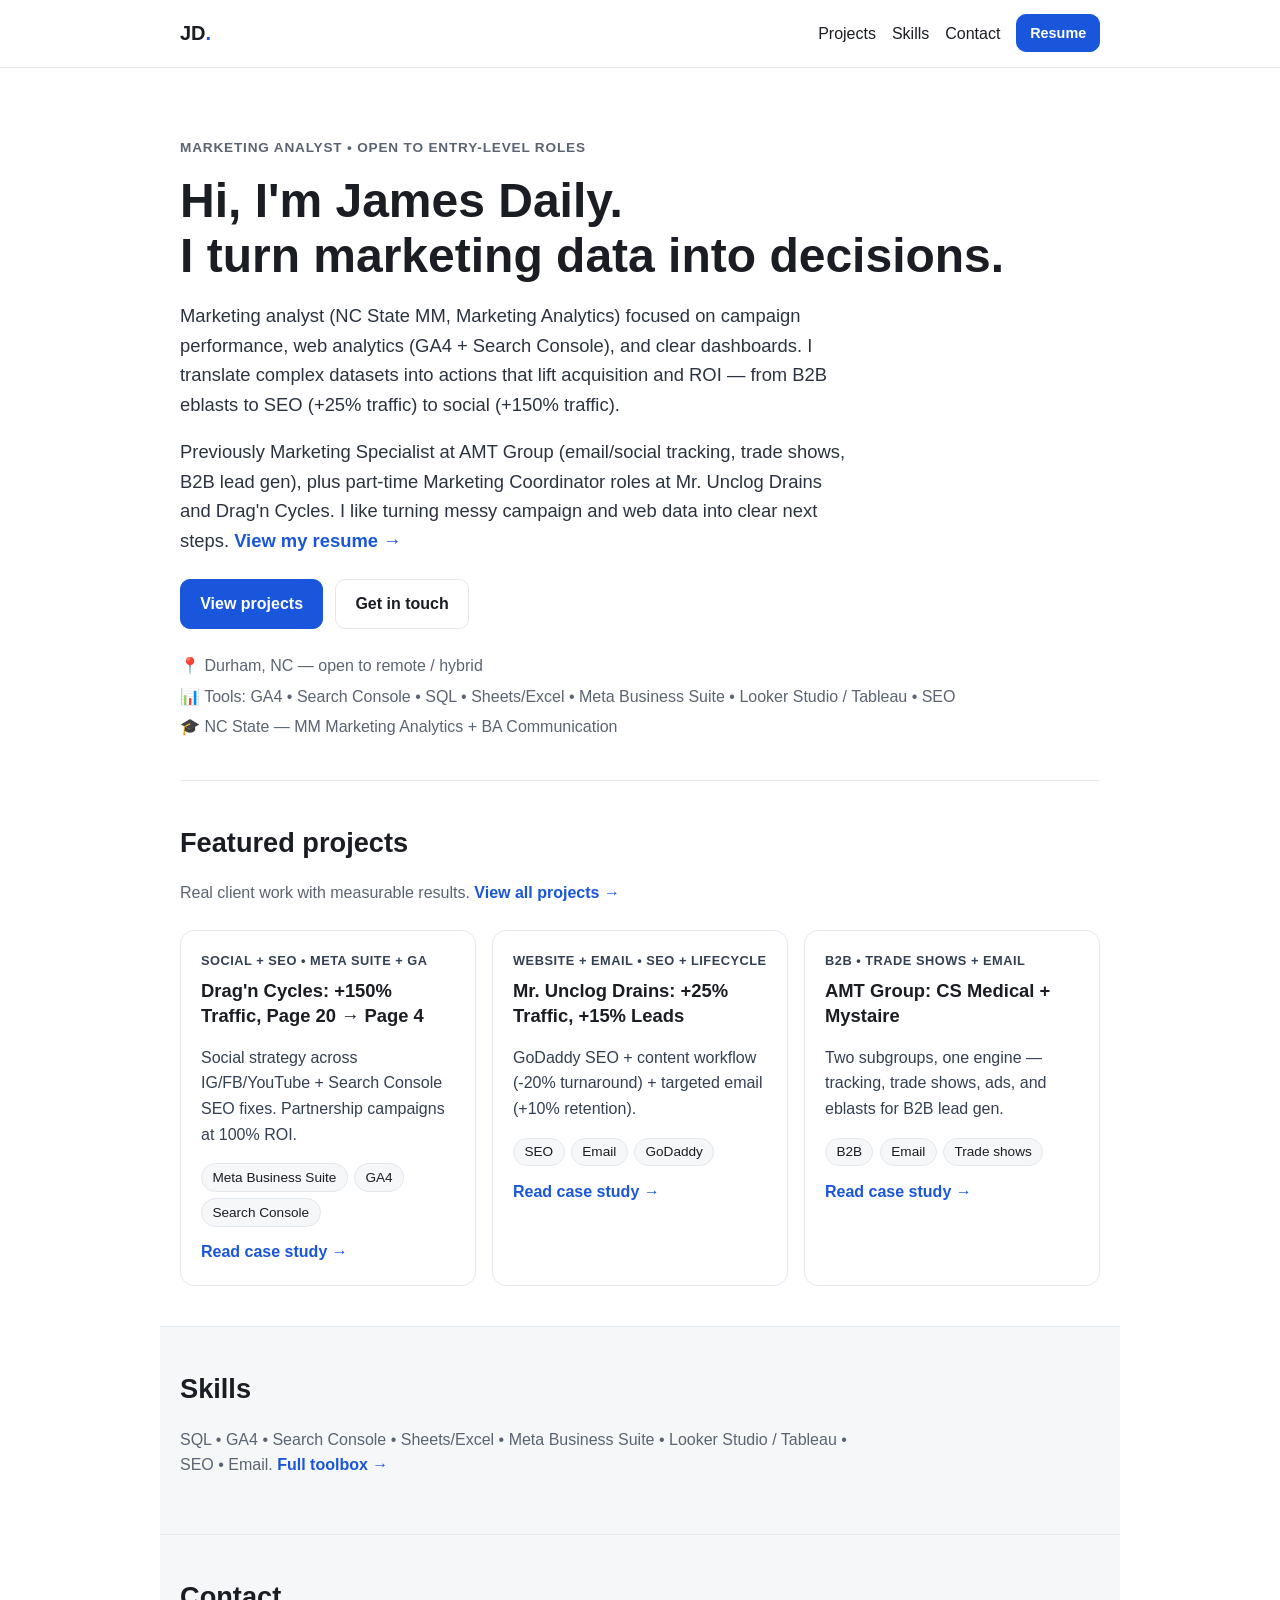
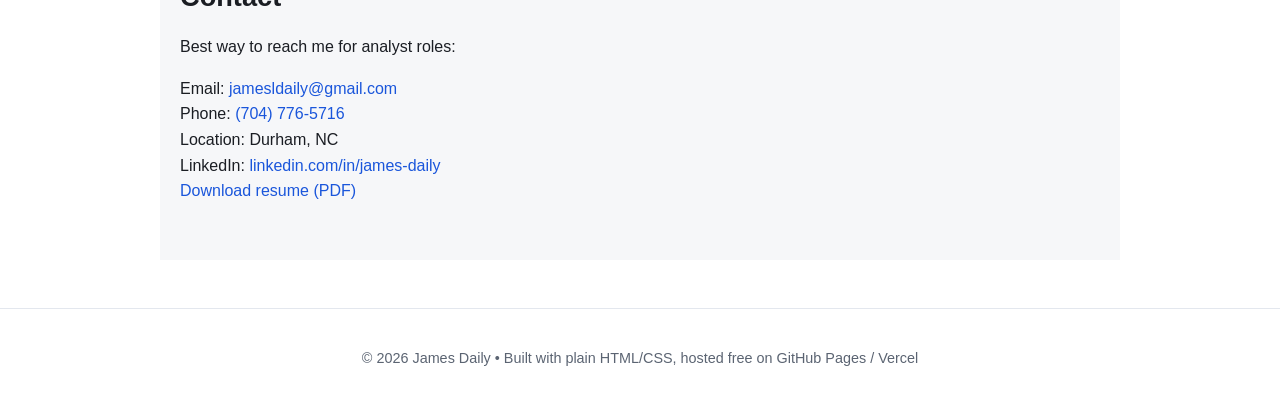
==== commit 9b3bdabd: "Add LinkedIn URL on Home and Resume, opening in a new tab" ====
--- a/index.html
+++ b/index.html
@@ -101,7 +101,7 @@
         <li>Email: <a href="mailto:jamesldaily@gmail.com">jamesldaily@gmail.com</a></li>
         <li>Phone: <a href="tel:+17047765716">(704) 776-5716</a></li>
         <li>Location: Durham, NC</li>
-        <li>LinkedIn: <a href="#">Add your LinkedIn URL here</a></li>
+        <li>LinkedIn: <a href="https://www.linkedin.com/in/james-daily/" target="_blank" rel="noopener noreferrer">linkedin.com/in/james-daily</a></li>
         <li><a href="assets/resume/James-Daily-Resume.pdf">Download resume (PDF)</a></li>
       </ul>
     </section>
--- a/styles.css
+++ b/styles.css
@@ -75,6 +75,7 @@
 .btn-ghost { background: #fff; color: var(--text); border-color: var(--line); }
 .btn-ghost:hover { border-color: var(--text); background: #fff; color: var(--text); }
 .btn-small { padding: .4rem .8rem; font-size: .9rem; }
+.nav-links a.btn, .nav-links a.btn:hover, .nav-links a.btn:visited { color: #fff; font-weight: 800; text-decoration: none; }
 
 .section { padding: 2.5rem 0; border-top: 1px solid var(--line); }
 .section-alt { background: var(--bg-alt); margin: 0 -1.25rem; padding-left: 1.25rem; padding-right: 1.25rem; }
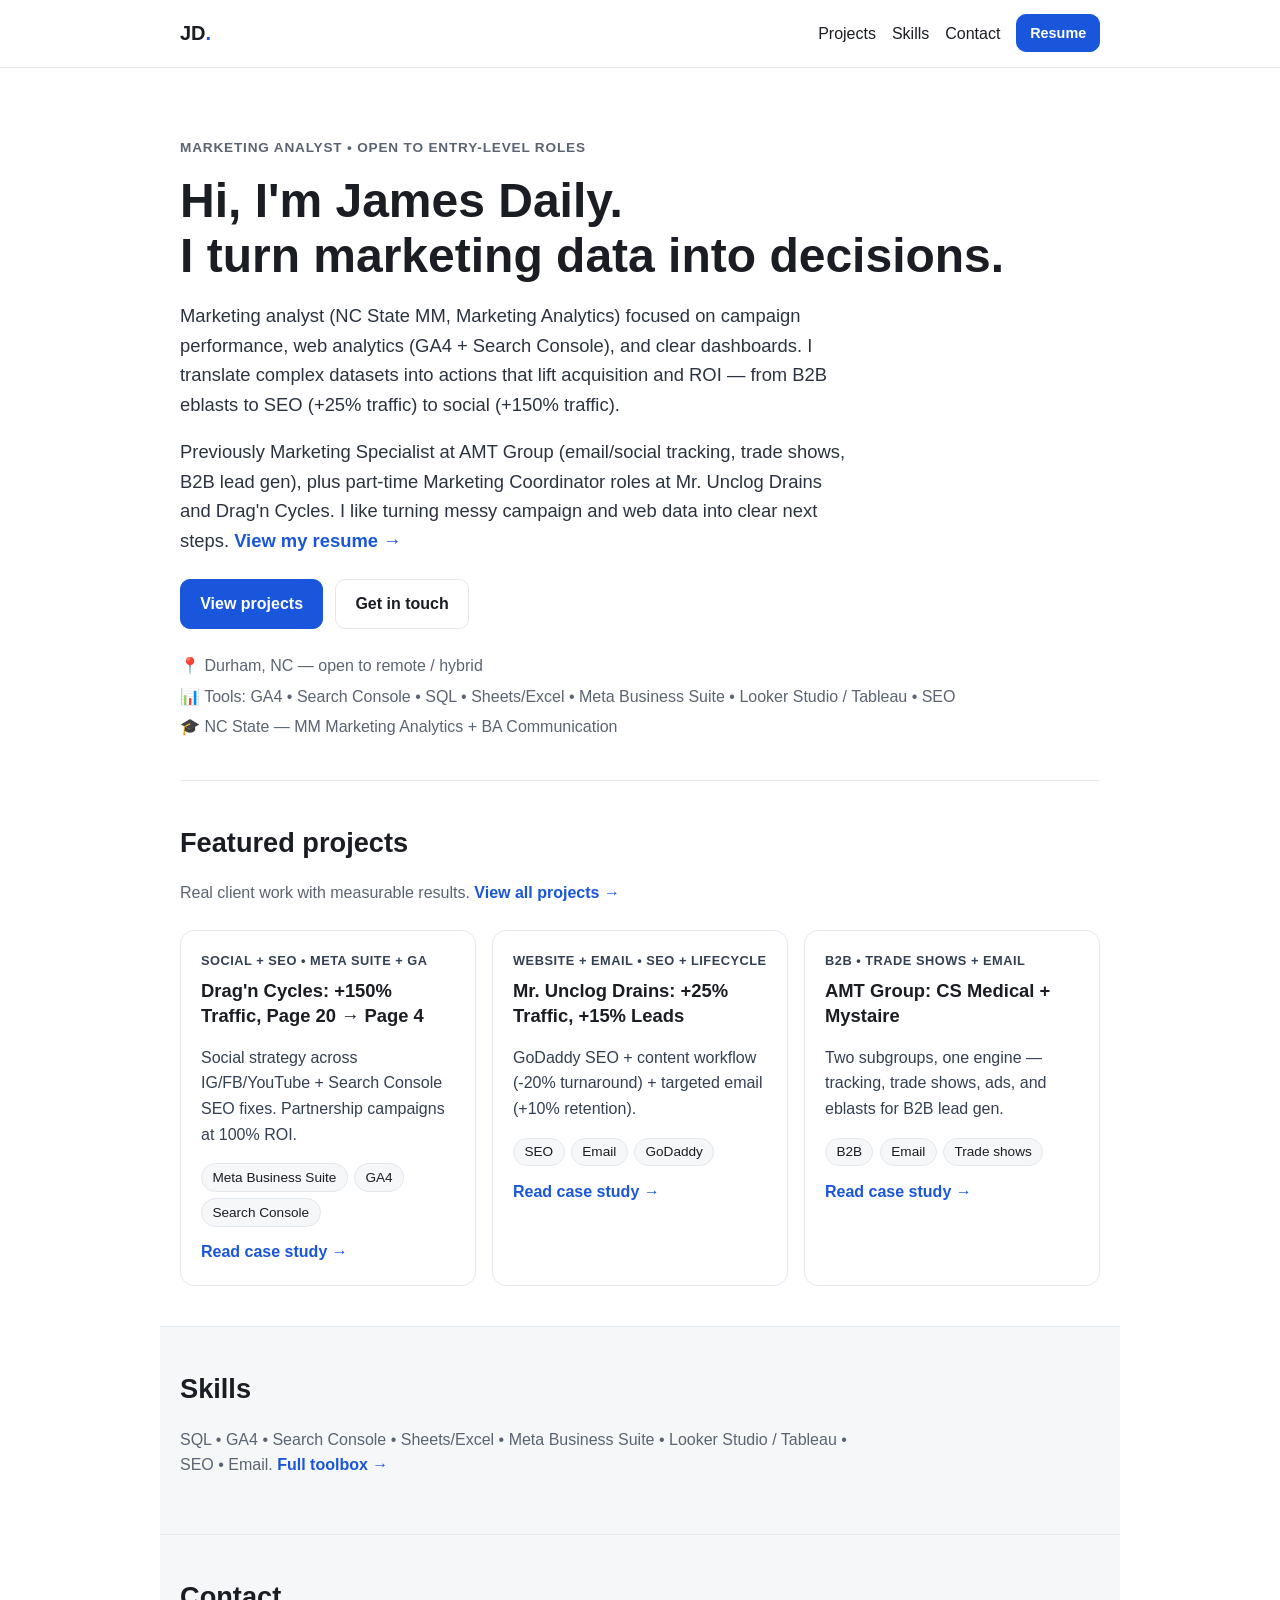
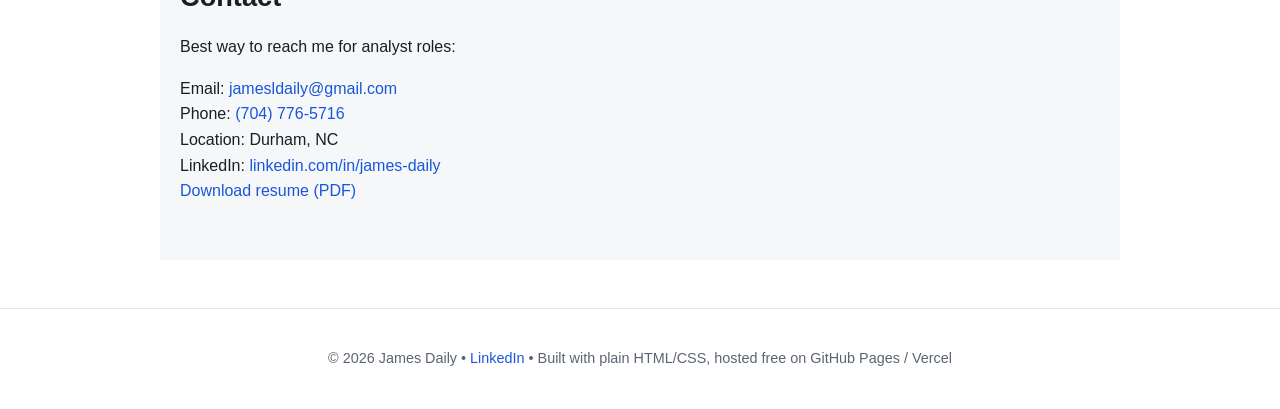
==== commit c39e8d76: "Add LinkedIn link to footer on every page" ====
--- a/index.html
+++ b/index.html
@@ -108,7 +108,7 @@
   </main>
 
   <footer class="site-footer">
-    <p>© <span id="year"></span> James Daily • Built with plain HTML/CSS, hosted free on GitHub Pages / Vercel</p>
+    <p>© <span id="year"></span> James Daily • <a href="https://www.linkedin.com/in/james-daily/" target="_blank" rel="noopener noreferrer">LinkedIn</a> • Built with plain HTML/CSS, hosted free on GitHub Pages / Vercel</p>
   </footer>
 
   <script src="script.js"></script>
